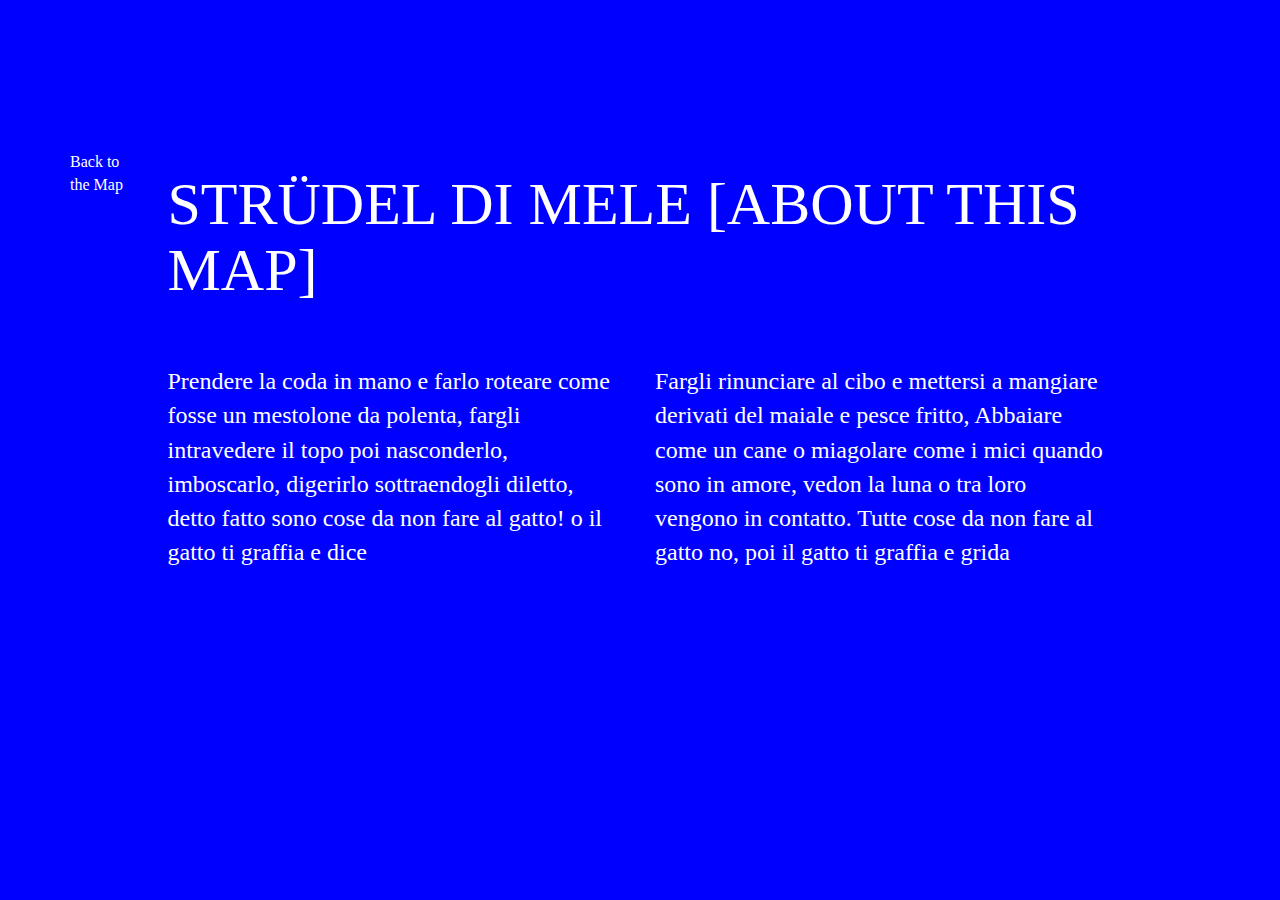
==== about.html @ 860ab6b5 "1" ====
<html lang="en">

<head>
  <meta charset="utf-8">
  <title>Copenhagen Political Bridges</title>
  <link rel="stylesheet" href="css/main.css">
  <link rel="icon" href="css/addons/tabicon.png">
  <!-- Latest compiled and minified CSS -->
  <link rel="stylesheet" href="https://maxcdn.bootstrapcdn.com/bootstrap/3.3.7/css/bootstrap.min.css">
  <!-- jQuery library -->
  <script src="https://ajax.googleapis.com/ajax/libs/jquery/3.3.1/jquery.min.js"></script>
  <!-- Latest compiled JavaScript -->
  <script src="https://maxcdn.bootstrapcdn.com/bootstrap/3.3.7/js/bootstrap.min.js"></script>
</head>

<body class="about">
  <main>
    <div class="container margine-about-1">
      <div class="row">
        <div class="col-sm-1 col-md-1 col-lg-1"></div>
        <div class="col-sm-11 col-md-11 col-lg-11"></div>
      </div>
    </div>
    <div class="container">
      <div class="row">
        <div class="col-sm-1 col-md-1 col-lg-1">
          <nav>
            <a href="about.html" class="about-link"> Back to the Map</a>
          </nav>
        </div>
        <div class="col-sm-10 col-md-10 col-lg-10">
          <h1 class="about-title "> STRÜDEL DI MELE [ABOUT THIS MAP]</h1>
        </div>
        <div class="col-sm-1 col-md-1 col-lg-1">
        </div>
      </div>
    </div>
    <div class="container margine-about-2">
      <div class="row">
        <div class="col-sm-12 col-md-12 col-lg-12"></div>
      </div>
    </div>
    <div class="container">
      <div class="row">
        <div class="col-sm-1 col-md-1 col-lg-1"></div>
        <div class="col-sm-5 col-md-5 col-lg-5">
          <p class="about-testo">Prendere la coda in mano e farlo roteare come fosse un mestolone da polenta, fargli intravedere il topo
            poi nasconderlo, imboscarlo, digerirlo sottraendogli diletto, detto fatto sono cose da non fare al gatto! o il gatto ti graffia e dice </p>
        </div>
        <div class="col-sm-5 col-md-5 col-lg-5">
          <p class="about-testo"> Fargli rinunciare al cibo e mettersi a mangiare derivati del maiale e pesce fritto,
            Abbaiare come un cane o miagolare come i mici quando sono in amore,
            vedon la luna o tra loro vengono in contatto. Tutte cose da non fare al gatto no, poi il gatto ti graffia e grida </p>
        </div>
        <div class="col-sm-1 col-md-1 col-lg-1"></div>
      </div>
    </div>

    <script src="js/main.js"> </script>
    </div>
  </main>
</body>

</html>
---- css/main.css ----
/**** VARIABLES *****/
html {
  --color-letter: #ffffff;
  --color-blue: #0000ff;
  --color-yellow: #ffff00;
}



/***** ABOUT ****/
.about {
  background-color: var(--color-blue);
}

/**** TITLE ****/
  @font-face {
      font-family: "SpaceGrotesk-Bold";
      src: url(addons/SpaceGrotesk/SpaceGrotesk-Bold.otf) format("opentype");
  }
  h1.about-title {
      font-family: "SpaceGrotesk-Bold";
      color:var(--color-letter);
      grid-area: header;
      font-size: 60px;
  }
/**** DESCRIPTION ****/

 @font-face {
   font-family: "SpaceGrotesk-Regular";
   src: url(addons/SpaceGrotesk/SpaceGrotesk-Regular.otf) format("opentype");
 }

 .about-testo {
   font-family: "SpaceGrotesk-Regular";
   color:var(--color-letter);
   font-size: 24px;
}

 .margine-about-1 {
   margin-bottom: 150px;
}

.margine-about-2 {
  margin-top:50px;
}

.about-link{
  text-decoration: none;
  color: var(--color-letter);
  font-family: "SpaceGrotesk-Regular";
  font-size: 16px;
}
.about-link:hover{
  text-decoration: none;
  color: var(--color-yellow);
  font-family: "SpaceGrotesk-Regular";
  font-size: 16px;
  transition: 0.5s;
}

.about-link:visited{
  text-decoration: none;
  color: var(--color-letter);
  font-family: "SpaceGrotesk-Regular";
  font-size: 16px;
  transition: 0.5s;

}

/**** ****/
.laterale {
  background-color: var(--color-blue);
}
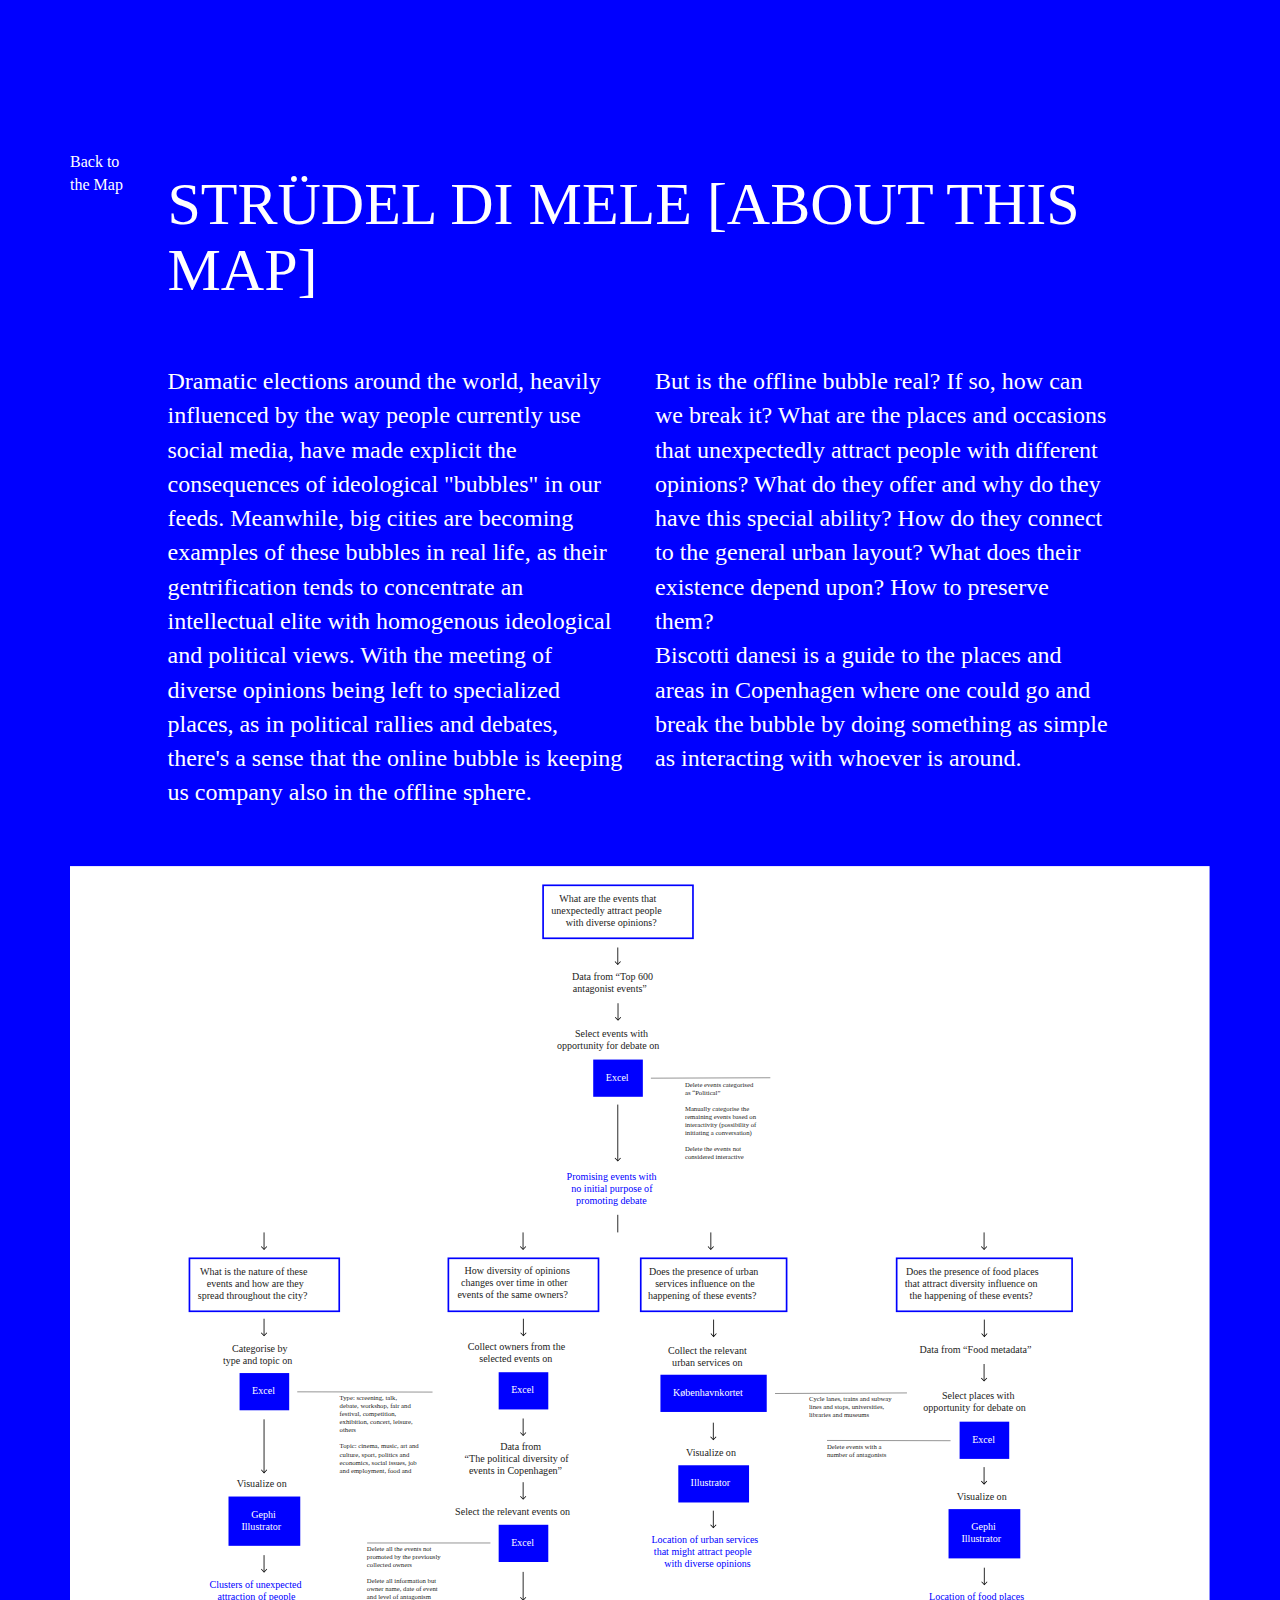
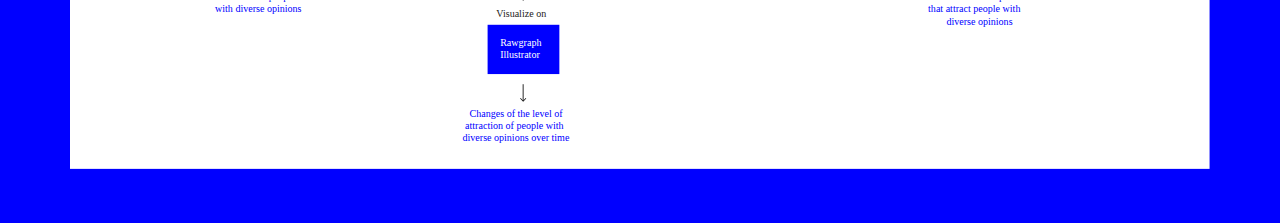
==== commit a5c492e9: "5" ====
--- a/about.html
+++ b/about.html
@@ -4,7 +4,7 @@
   <meta charset="utf-8">
   <title>Copenhagen Political Bridges</title>
   <link rel="stylesheet" href="css/main.css">
-  <link rel="icon" href="css/addons/tabicon.png">
+  <link rel="icon" href="addons/tabicon.png">
   <!-- Latest compiled and minified CSS -->
   <link rel="stylesheet" href="https://maxcdn.bootstrapcdn.com/bootstrap/3.3.7/css/bootstrap.min.css">
   <!-- jQuery library -->
@@ -25,8 +25,9 @@
       <div class="row">
         <div class="col-sm-1 col-md-1 col-lg-1">
           <nav>
-            <a href="about.html" class="about-link"> Back to the Map</a>
+            <a href="index.html" class="about-link"> Back to the Map</a>
           </nav>
+
         </div>
         <div class="col-sm-10 col-md-10 col-lg-10">
           <h1 class="about-title "> STRÜDEL DI MELE [ABOUT THIS MAP]</h1>
@@ -44,18 +45,401 @@
       <div class="row">
         <div class="col-sm-1 col-md-1 col-lg-1"></div>
         <div class="col-sm-5 col-md-5 col-lg-5">
-          <p class="about-testo">Prendere la coda in mano e farlo roteare come fosse un mestolone da polenta, fargli intravedere il topo
-            poi nasconderlo, imboscarlo, digerirlo sottraendogli diletto, detto fatto sono cose da non fare al gatto! o il gatto ti graffia e dice </p>
+          <p class="about-testo">Dramatic elections around the world, heavily influenced by the way people currently use social media,
+            have made explicit the consequences of ideological "bubbles" in our feeds.
+            Meanwhile, big cities are becoming examples of these bubbles in real life, as their gentrification tends
+            to concentrate an intellectual elite with homogenous ideological and political views.
+            With the meeting of diverse opinions being left to specialized places, as in political rallies and debates, there's a sense that the online bubble is keeping us company also in the offline sphere.
+
+
+          </p>
         </div>
         <div class="col-sm-5 col-md-5 col-lg-5">
-          <p class="about-testo"> Fargli rinunciare al cibo e mettersi a mangiare derivati del maiale e pesce fritto,
-            Abbaiare come un cane o miagolare come i mici quando sono in amore,
-            vedon la luna o tra loro vengono in contatto. Tutte cose da non fare al gatto no, poi il gatto ti graffia e grida </p>
+          <p class="about-testo"> But is the offline bubble real? If so, how can we break it? What are the places and occasions that unexpectedly attract people with different opinions? What do they offer and why do they have this special ability?
+            How do they connect to the general urban layout? What does their existence depend upon? How to preserve them?
+            <br> <span class="project-name">Biscotti danesi</span> is a guide to the places and areas in Copenhagen where one could go and break the bubble by doing something as simple as interacting with whoever is around.
+          </p>
         </div>
         <div class="col-sm-1 col-md-1 col-lg-1"></div>
       </div>
     </div>
-
+    <div class="container">
+      <div class="row">
+        <div class="col-sm-12 col-md-12 col-lg-12">
+
+
+          <?xml version="1.0" encoding="utf-8"?>
+  <!-- Generator: Adobe Illustrator 21.1.0, SVG Export Plug-In . SVG Version: 6.00 Build 0)  -->
+  <svg version="1.1" id="Camada_1" xmlns="http://www.w3.org/2000/svg" xmlns:xlink="http://www.w3.org/1999/xlink" x="0px" y="0px" viewBox="0 0 1360 1197" style="enable-background:new 0 0 1360 1197;" xml:space="preserve">
+
+  <rect x="-0.5" y="55" class="st0" width="1360" height="1077" />
+  <g>
+    <rect x="733.6" y="312.6" class="st1" width="102.4" height="93.4" />
+    <text transform="matrix(1 0 0 1 733.6094 318.1748)">
+      <tspan x="0" y="0" class="st2 st3 st4">Delete events categorised</tspan>
+      <tspan x="0" y="9.6" class="st2 st3 st4">as “Political”</tspan>
+      <tspan x="0" y="28.8" class="st2 st3 st4">Manually categorise the </tspan>
+      <tspan x="0" y="38.4" class="st2 st3 st4">remaining events based on </tspan>
+      <tspan x="0" y="48" class="st2 st3 st4">interactivity (possibility of </tspan>
+      <tspan x="0" y="57.6" class="st2 st3 st4">initiating a conversation)</tspan>
+      <tspan x="0" y="76.8" class="st2 st3 st4">Delete the events not </tspan>
+      <tspan x="0" y="86.4" class="st2 st3 st4">considered interactive</tspan>
+    </text>
+    <rect x="624.2" y="285.8" class="st5" width="59.2" height="44.4" />
+    <rect x="564.4" y="77.9" class="st6" width="178.8" height="63.2" />
+    <text transform="matrix(1 0 0 1 639.2022 310.9745)" class="st0 st7 st8">Excel</text>
+    <text transform="matrix(1 0 0 1 598.9198 191.3823)">
+      <tspan x="0" y="0" class="st2 st7 st8">Data from “Top 600</tspan>
+      <tspan x="1" y="14.4" class="st2 st7 st8">antagonist events”</tspan>
+    </text>
+    <text transform="matrix(1 0 0 1 583.6189 98.0748)">
+      <tspan x="0" y="0" class="st2 st7 st8">What are the events that</tspan>
+      <tspan x="-9.5" y="14.4" class="st2 st7 st8">unexpectedly attract people</tspan>
+      <tspan x="7.8" y="28.8" class="st2 st7 st8">with diverse opinions?</tspan>
+    </text>
+    <text transform="matrix(1 0 0 1 602.3747 258.3823)">
+      <tspan x="0" y="0" class="st2 st7 st8">Select events with</tspan>
+      <tspan x="-21.5" y="14.4" class="st2 st7 st8">opportunity for debate on</tspan>
+    </text>
+    <text transform="matrix(1 0 0 1 592.4517 429.3823)">
+      <tspan x="0" y="0" class="st5 st7 st8">Promising events with</tspan>
+      <tspan x="5.6" y="14.4" class="st5 st7 st8">no initial purpose of</tspan>
+      <tspan x="11.3" y="28.8" class="st5 st7 st8">promoting debate</tspan>
+    </text>
+    <g>
+      <g>
+        <line class="st9" x1="653.8" y1="218.6" x2="653.8" y2="238.6" />
+        <g>
+          <polygon points="650.1,235.6 650.8,235 653.8,238.3 656.8,235 657.5,235.6 653.8,239.6 				" />
+        </g>
+      </g>
+    </g>
+    <g>
+      <g>
+        <line class="st9" x1="653.5" y1="152.1" x2="653.5" y2="172.1" />
+        <g>
+          <polygon points="649.8,169.1 650.5,168.5 653.5,171.8 656.5,168.5 657.2,169.1 653.5,173.1 				" />
+        </g>
+      </g>
+    </g>
+    <g>
+      <g>
+        <line class="st9" x1="653.5" y1="339.5" x2="653.5" y2="406.5" />
+        <g>
+          <polygon points="649.8,403.5 650.5,402.9 653.5,406.2 656.5,402.9 657.2,403.5 653.5,407.5 				" />
+        </g>
+      </g>
+    </g>
+    <line class="st10" x1="693" y1="308" x2="835.5" y2="307.5" />
+  </g>
+  <rect x="164.6" y="787.6" class="st1" width="134.4" height="10.4" />
+  <text transform="matrix(1 0 0 1 198.9398 795.9751)" class="st2 st7 st8">Visualize on</text>
+  <rect x="163.7" y="907.6" class="st1" width="136.4" height="49.4" />
+  <text transform="matrix(1 0 0 1 166.4066 915.9751)">
+    <tspan x="0" y="0" class="st5 st7 st8">Clusters of unexpected </tspan>
+    <tspan x="9.5" y="14.4" class="st5 st7 st8">attraction of people </tspan>
+    <tspan x="6.6" y="28.8" class="st5 st7 st8">with diverse opinions</tspan>
+  </text>
+  <rect x="142.5" y="522.9" class="st6" width="178.7" height="63.2" />
+  <rect x="321.7" y="686.6" class="st1" width="110.4" height="93.4" />
+  <text transform="matrix(1 0 0 1 321.658 692.1753)">
+    <tspan x="0" y="0" class="st2 st3 st4">Type: screening, talk, </tspan>
+    <tspan x="0" y="9.6" class="st2 st3 st4">debate, workshop, fair and </tspan>
+    <tspan x="0" y="19.2" class="st2 st3 st4">festival, competition, </tspan>
+    <tspan x="0" y="28.8" class="st2 st3 st4">exhibition, concert, leisure, </tspan>
+    <tspan x="0" y="38.4" class="st2 st3 st4">others</tspan>
+    <tspan x="0" y="57.6" class="st2 st3 st4">Topic: cinema, music, art and </tspan>
+    <tspan x="0" y="67.2" class="st2 st3 st4">culture, sport, politics and </tspan>
+    <tspan x="0" y="76.8" class="st2 st3 st4">economics, social issues, job </tspan>
+    <tspan x="0" y="86.4" class="st2 st3 st4">and employment, food and </tspan>
+  </text>
+  <text transform="matrix(1 0 0 1 155.0684 543.075)">
+    <tspan x="0" y="0" class="st2 st7 st8">What is the nature of these</tspan>
+    <tspan x="8.1" y="14.4" class="st2 st7 st8">events and how are they</tspan>
+    <tspan x="-2.7" y="28.8" class="st2 st7 st8">spread throughout the city?</tspan>
+  </text>
+  <rect x="189.1" y="807.1" class="st5" width="85.6" height="58.8" />
+  <text transform="matrix(1 0 0 1 216.2203 832.2937)">
+    <tspan x="0" y="0" class="st0 st7 st8">Gephi</tspan>
+    <tspan x="-11.7" y="14.4" class="st0 st7 st8">Illustrator</tspan>
+  </text>
+  <rect x="202.3" y="659.8" class="st5" width="59.2" height="44.4" />
+  <text transform="matrix(1 0 0 1 217.2513 684.9747)" class="st0 st7 st8">Excel</text>
+  <rect x="164.6" y="626.6" class="st1" width="134.4" height="42.4" />
+  <text transform="matrix(1 0 0 1 193.408 634.9751)">
+    <tspan x="0" y="0" class="st2 st7 st8">Categorise by</tspan>
+    <tspan x="-11" y="14.4" class="st2 st7 st8">type and topic on</tspan>
+  </text>
+  <g>
+    <g>
+      <line class="st9" x1="231.5" y1="492" x2="231.5" y2="512" />
+      <g>
+        <polygon points="227.8,509 228.5,508.4 231.5,511.7 234.5,508.4 235.2,509 231.5,513 			" />
+      </g>
+    </g>
+  </g>
+  <g>
+    <g>
+      <line class="st9" x1="540.5" y1="492" x2="540.5" y2="512" />
+      <g>
+        <polygon points="536.8,509 537.5,508.4 540.5,511.7 543.5,508.4 544.2,509 540.5,513 			" />
+      </g>
+    </g>
+  </g>
+  <line class="st9" x1="653.5" y1="471" x2="653.5" y2="492" />
+  <g>
+    <g>
+      <line class="st9" x1="764.5" y1="492" x2="764.5" y2="512" />
+      <g>
+        <polygon points="760.8,509 761.5,508.4 764.5,511.7 767.5,508.4 768.2,509 764.5,513 			" />
+      </g>
+    </g>
+  </g>
+  <g>
+    <g>
+      <line class="st9" x1="1090.5" y1="492" x2="1090.5" y2="512" />
+      <g>
+        <polygon points="1086.8,509 1087.5,508.4 1090.5,511.7 1093.5,508.4 1094.2,509 1090.5,513 			" />
+      </g>
+    </g>
+  </g>
+  <g>
+    <g>
+      <line class="st9" x1="231.5" y1="877" x2="231.5" y2="897" />
+      <g>
+        <polygon points="227.9,894 228.5,893.4 231.5,896.7 234.6,893.4 235.2,894 231.5,898 			" />
+      </g>
+    </g>
+  </g>
+  <g>
+    <g>
+      <line class="st9" x1="231.5" y1="715" x2="231.5" y2="778.5" />
+      <g>
+        <polygon points="227.9,775.5 228.5,774.9 231.5,778.2 234.6,774.9 235.2,775.5 231.5,779.5 			" />
+      </g>
+    </g>
+  </g>
+  <line class="st10" x1="271.1" y1="682.2" x2="432.5" y2="682.5" />
+  <rect x="511.4" y="658.8" class="st5" width="59.2" height="44.4" />
+  <text transform="matrix(1 0 0 1 526.3508 683.9745)" class="st0 st7 st8">Excel</text>
+  <rect x="456.7" y="1061.6" class="st1" width="168.4" height="41.4" />
+  <text transform="matrix(1 0 0 1 476.6243 1069.9751)">
+    <tspan x="0" y="0" class="st5 st7 st8">Changes of the level of </tspan>
+    <tspan x="-5.3" y="14.4" class="st5 st7 st8">attraction of people with </tspan>
+    <tspan x="-8.4" y="28.8" class="st5 st7 st8">diverse opinions over time</tspan>
+  </text>
+  <rect x="457.8" y="942.2" class="st1" width="167.4" height="15.6" />
+  <text transform="matrix(1 0 0 1 508.55 950.6372)" class="st2 st7 st8">Visualize on</text>
+  <rect x="498.2" y="960.1" class="st5" width="85.6" height="58.8" />
+  <text transform="matrix(1 0 0 1 513.1514 985.2937)">
+    <tspan x="0" y="0" class="st0 st7 st8">Rawgraph</tspan>
+    <tspan x="0" y="14.4" class="st0 st7 st8">Illustrator</tspan>
+  </text>
+  <rect x="461.4" y="533.6" class="st1" width="159.1" height="41.8" />
+  <text transform="matrix(1 0 0 1 470.7325 542.0024)">
+    <tspan x="0" y="0" class="st2 st7 st8">How diversity of opinions </tspan>
+    <tspan x="-4.2" y="14.4" class="st2 st7 st8">changes over time in other </tspan>
+    <tspan x="-8.6" y="28.8" class="st2 st7 st8">events of the same owners?</tspan>
+  </text>
+  <rect x="451.4" y="522.9" class="st6" width="179.1" height="63.2" />
+  <g>
+    <g>
+      <line class="st9" x1="540.9" y1="595" x2="540.9" y2="615" />
+      <g>
+        <polygon points="537.3,612 537.9,611.4 540.9,614.7 544,611.4 544.6,612 540.9,616 			" />
+      </g>
+    </g>
+  </g>
+  <g>
+    <g>
+      <line class="st9" x1="231.5" y1="595" x2="231.5" y2="615" />
+      <g>
+        <polygon points="227.8,612 228.5,611.4 231.5,614.7 234.5,611.4 235.2,612 231.5,616 			" />
+      </g>
+    </g>
+  </g>
+  <g>
+    <g>
+      <line class="st9" x1="540.6" y1="714" x2="540.6" y2="734" />
+      <g>
+        <polygon points="537,731 537.6,730.4 540.6,733.7 543.7,730.4 544.3,731 540.6,735 			" />
+      </g>
+    </g>
+  </g>
+  <g>
+    <g>
+      <line class="st9" x1="540.6" y1="790" x2="540.6" y2="810" />
+      <g>
+        <polygon points="537,807 537.6,806.4 540.6,809.7 543.7,806.4 544.3,807 540.6,811 			" />
+      </g>
+    </g>
+  </g>
+  <g>
+    <g>
+      <line class="st9" x1="540.6" y1="1031" x2="540.6" y2="1051" />
+      <g>
+        <polygon points="537,1048 537.6,1047.4 540.6,1050.7 543.7,1047.4 544.3,1048 540.6,1052 			" />
+      </g>
+    </g>
+  </g>
+  <g>
+    <g>
+      <line class="st9" x1="540.6" y1="897" x2="540.6" y2="930.5" />
+      <g>
+        <polygon points="537,927.5 537.6,926.9 540.6,930.2 543.7,926.9 544.3,927.5 540.6,931.5 			" />
+      </g>
+    </g>
+  </g>
+  <rect x="354.1" y="866.6" class="st1" width="106.4" height="64.4" />
+  <text transform="matrix(1 0 0 1 354.1483 872.1753)">
+    <tspan x="0" y="0" class="st2 st3 st4">Delete all the events not </tspan>
+    <tspan x="0" y="9.6" class="st2 st3 st4">promoted by the previously </tspan>
+    <tspan x="0" y="19.2" class="st2 st3 st4">collected owners</tspan>
+    <tspan x="0" y="38.4" class="st2 st3 st4">Delete all information but </tspan>
+    <tspan x="0" y="48" class="st2 st3 st4">owner name, date of event </tspan>
+    <tspan x="0" y="57.6" class="st2 st3 st4">and level of antagonism</tspan>
+  </text>
+  <rect x="511.4" y="840.8" class="st5" width="59.2" height="44.4" />
+  <text transform="matrix(1 0 0 1 526.3513 865.9745)" class="st0 st7 st8">Excel</text>
+  <line class="st10" x1="354.5" y1="862.5" x2="501.6" y2="862.5" />
+  <text transform="matrix(1 0 0 1 513.1721 751.583)">
+    <tspan x="0" y="0" class="st2 st7 st8">Data from</tspan>
+    <tspan x="-42.4" y="14.4" class="st2 st7 st8">“The political diversity of</tspan>
+    <tspan x="-37.3" y="28.8" class="st2 st7 st8">events in Copenhagen”</tspan>
+  </text>
+  <text transform="matrix(1 0 0 1 459.4045 828.874)" class="st2 st7 st8">Select the relevant events on</text>
+  <text transform="matrix(1 0 0 1 474.5459 632.3149)">
+    <tspan x="0" y="0" class="st2 st7 st8">Collect owners from the</tspan>
+    <tspan x="13.7" y="14.4" class="st2 st7 st8">selected events on</tspan>
+  </text>
+  <g>
+    <rect x="700.6" y="750.6" class="st1" width="134.4" height="10.4" />
+    <text transform="matrix(1 0 0 1 734.9014 758.9751)" class="st2 st7 st8">Visualize on</text>
+    <rect x="685.3" y="853.6" class="st1" width="165" height="37.4" />
+    <text transform="matrix(1 0 0 1 693.6365 861.9751)">
+      <tspan x="0" y="0" class="st5 st7 st8">Location of urban services </tspan>
+      <tspan x="2.9" y="14.4" class="st5 st7 st8">that might attract people </tspan>
+      <tspan x="15.3" y="28.8" class="st5 st7 st8">with diverse opinions</tspan>
+    </text>
+    <rect x="881.6" y="687.6" class="st1" width="116.4" height="26.4" />
+    <text transform="matrix(1 0 0 1 881.6094 693.1753)">
+      <tspan x="0" y="0" class="st2 st3 st4">Cycle lanes, trains and subway </tspan>
+      <tspan x="0" y="9.6" class="st2 st3 st4">lines and stops, universities, </tspan>
+      <tspan x="0" y="19.2" class="st2 st3 st4">libraries and museums</tspan>
+    </text>
+    <rect x="704.4" y="661.8" class="st5" width="126.8" height="44.4" />
+    <text transform="matrix(1 0 0 1 719.4357 686.9749)" class="st0 st7 st8">Københavnkortet</text>
+    <rect x="680.9" y="522.9" class="st6" width="174" height="63.2" />
+    <rect x="725.7" y="769.8" class="st5" width="84.4" height="44.4" />
+    <text transform="matrix(1 0 0 1 740.3085 794.9747)" class="st0 st7 st8">Illustrator</text>
+    <g>
+      <g>
+        <line class="st9" x1="767.8" y1="596" x2="767.8" y2="616" />
+        <g>
+          <polygon points="764.2,613 764.8,612.4 767.8,615.7 770.9,612.4 771.5,613 767.8,617 				" />
+        </g>
+      </g>
+    </g>
+    <g>
+      <g>
+        <line class="st9" x1="767.5" y1="719" x2="767.5" y2="739" />
+        <g>
+          <polygon points="763.8,736 764.5,735.4 767.5,738.7 770.5,735.4 771.2,736 767.5,740 				" />
+        </g>
+      </g>
+    </g>
+    <g>
+      <g>
+        <line class="st9" x1="767.5" y1="824" x2="767.5" y2="844" />
+        <g>
+          <polygon points="763.8,841 764.5,840.4 767.5,843.7 770.5,840.4 771.2,841 767.5,845 				" />
+        </g>
+      </g>
+    </g>
+    <line class="st10" x1="841.1" y1="684.2" x2="998.5" y2="683.5" />
+    <text transform="matrix(1.0005 0 0 1 690.7449 543.0801)">
+      <tspan x="0" y="0" class="st2 st7 st11">Does the presence of urban</tspan>
+      <tspan x="7.4" y="14.4" class="st2 st7 st11">services influence on the</tspan>
+      <tspan x="-1.3" y="28.8" class="st2 st7 st11">happening of these events?</tspan>
+    </text>
+    <text transform="matrix(1 0 0 1 713.448 636.4727)">
+      <tspan x="0" y="0" class="st2 st7 st8">Collect the relevant</tspan>
+      <tspan x="4.9" y="14.4" class="st2 st7 st8">urban services on</tspan>
+    </text>
+  </g>
+  <g>
+    <rect x="1006.9" y="627.6" class="st1" width="167.8" height="11.4" />
+    <text transform="matrix(1 0 0 1 1013.5522 635.9746)" class="st2 st7 st8">Data from “Food metadata”</text>
+    <rect x="1017.6" y="682.6" class="st1" width="146.4" height="26.4" />
+    <text transform="matrix(1 0 0 1 1040.1533 690.9746)">
+      <tspan x="0" y="0" class="st2 st7 st8">Select places with</tspan>
+      <tspan x="-22.2" y="14.4" class="st2 st7 st8">opportunity for debate on</tspan>
+    </text>
+    <rect x="1023.6" y="802.6" class="st1" width="134.4" height="10.4" />
+    <text transform="matrix(1 0 0 1 1057.9014 810.9751)" class="st2 st7 st8">Visualize on</text>
+    <rect x="986.2" y="522.9" class="st6" width="209.3" height="63.2" />
+    <g>
+      <g>
+        <line class="st9" x1="1090.8" y1="596" x2="1090.8" y2="616" />
+        <g>
+          <polygon points="1087.2,613 1087.8,612.4 1090.8,615.7 1093.9,612.4 1094.5,613 1090.8,617 				" />
+        </g>
+      </g>
+    </g>
+    <g>
+      <g>
+        <line class="st9" x1="1090.5" y1="649" x2="1090.5" y2="669" />
+        <g>
+          <polygon points="1086.8,666 1087.5,665.4 1090.5,668.7 1093.5,665.4 1094.2,666 1090.5,670 				" />
+        </g>
+      </g>
+    </g>
+    <g>
+      <g>
+        <line class="st9" x1="1090.5" y1="772" x2="1090.5" y2="792" />
+        <g>
+          <polygon points="1086.8,789 1087.5,788.4 1090.5,791.7 1093.5,788.4 1094.2,789 1090.5,793 				" />
+        </g>
+      </g>
+    </g>
+    <rect x="1022.6" y="922.6" class="st1" width="136.4" height="49.4" />
+    <text transform="matrix(1 0 0 1 1024.7841 930.9751)">
+      <tspan x="0" y="0" class="st5 st7 st8">Location of food places </tspan>
+      <tspan x="-1.1" y="14.4" class="st5 st7 st8">that attract people with </tspan>
+      <tspan x="20.8" y="28.8" class="st5 st7 st8">diverse opinions</tspan>
+    </text>
+    <rect x="1048.1" y="822.1" class="st5" width="85.6" height="58.8" />
+    <text transform="matrix(1 0 0 1 1075.22 847.2937)">
+      <tspan x="0" y="0" class="st0 st7 st8">Gephi</tspan>
+      <tspan x="-11.7" y="14.4" class="st0 st7 st8">Illustrator</tspan>
+    </text>
+    <g>
+      <g>
+        <line class="st9" x1="1090.8" y1="892" x2="1090.8" y2="912" />
+        <g>
+          <polygon points="1087.2,909 1087.8,908.4 1090.8,911.7 1093.9,908.4 1094.5,909 1090.8,913 				" />
+        </g>
+      </g>
+    </g>
+    <rect x="903.1" y="744.6" class="st1" width="108.3" height="17.4" />
+    <text transform="matrix(1 0 0 1 903.0517 750.1748)">
+      <tspan x="0" y="0" class="st2 st3 st4">Delete events with a </tspan>
+      <tspan x="0" y="9.6" class="st2 st3 st4">number of antagonists </tspan>
+    </text>
+    <rect x="1061.3" y="717.8" class="st5" width="59.2" height="44.4" />
+    <text transform="matrix(1 0 0 1 1076.2521 742.9747)" class="st0 st7 st8">Excel</text>
+    <line class="st10" x1="903.1" y1="740.2" x2="1050.5" y2="740.5" />
+    <text transform="matrix(1 0 0 1 997.4011 543.0749)">
+      <tspan x="0" y="0" class="st2 st7 st8">Does the presence of food places</tspan>
+      <tspan x="-1.5" y="14.4" class="st2 st7 st8">that attract diversity influence on</tspan>
+      <tspan x="4.1" y="28.8" class="st2 st7 st8">the happening of these events?</tspan>
+    </text>
+  </g>
+</svg>
+
+        </div>
+      </div>
+    </div>
     <script src="js/main.js"> </script>
     </div>
   </main>
--- a/css/main.css
+++ b/css/main.css
@@ -6,6 +6,13 @@
 }
 
 
+::selection {
+  background: var(--color-yellow);
+  /* WebKit/Blink Browsers */
+}
+::-moz-selection {
+  background: var(--color-yellow); /* Gecko Browsers */
+}
 
 /***** ABOUT ****/
 .about {
@@ -44,12 +51,14 @@
   margin-top:50px;
 }
 
+
 .about-link{
   text-decoration: none;
   color: var(--color-letter);
   font-family: "SpaceGrotesk-Regular";
   font-size: 16px;
 }
+
 .about-link:hover{
   text-decoration: none;
   color: var(--color-yellow);
@@ -67,7 +76,145 @@
 
 }
 
-/**** ****/
-.laterale {
+.project-name {
+  font-family: "SpaceGrotesk-Bold";
+
+}
+
+
+
+/**** ROAD MAP *****/
+
+  .st0 {
+    fill: #FFFFFF;
+  }
+
+  .st1 {
+    fill: none;
+  }
+
+  .st2 {
+    fill: #1D1D1B;
+  }
+
+  .st3 {
+    font-family: 'SpaceGrotesk-Regular';
+  }
+
+  .st4 {
+    font-size: 8px;
+  }
+
+  .st5 {
+    fill: #0000FF;
+  }
+
+  .st6 {
+    fill: none;
+    stroke: #0000FF;
+    stroke-width: 2;
+    stroke-miterlimit: 10;
+  }
+
+  .st7 {
+    font-family: 'SpaceGrotesk-Bold';
+  }
+
+  .st8 {
+    font-size: 12px;
+  }
+
+  .st9 {
+    fill: none;
+    stroke: #000000;
+    stroke-miterlimit: 10;
+  }
+
+  .st10 {
+    fill: none;
+    stroke: #000000;
+    stroke-width: 0.5;
+    stroke-miterlimit: 10;
+  }
+
+  .st11 {
+    font-size: 11.9944px;
+  }
+
+
+/**** INDEX ****/
+
+.wrapper {
+    display: flex;
+    width: 100%;
+
+}
+
+#sidebar {
+    width: 400px;
+    position: fixed;
+    top: 0;
+    left: 0;
+    height: 100vh;
+    z-index: 999;
+    background: var(--color-blue);
+    color: #fff;
+    transition: all 0.3s;
+
+}
+
+.bottoni {
+
+  color: var(--color-letter);
+  font-family: "SpaceGrotesk-Regular";
+  font-size: 16px;
   background-color: var(--color-blue);
-}
+  border: 3px solid white;
+
+}
+
+button:active {
+    outline: none;
+    border: none;
+}
+
+ul{
+  margin-top: 20px;
+  margin-left: 30px;
+}
+
+li {
+
+  margin-bottom: 40px;
+}
+
+.mappa {
+  width:100%;
+  height: auto;
+}
+
+
+/**** SCROLLBAR ****/
+/* width */
+::-webkit-scrollbar {
+  width: 10px;
+}
+
+/* Track */
+::-webkit-scrollbar-track {
+  background: var(--color-letter);
+}
+
+/* Handle */
+::-webkit-scrollbar-thumb {
+  background: var(--color-blue);
+}
+
+/* Handle on hover */
+::-webkit-scrollbar-thumb:hover {
+  background: #555;
+}
+
+.container-fluid {
+  padding: -15px;
+}
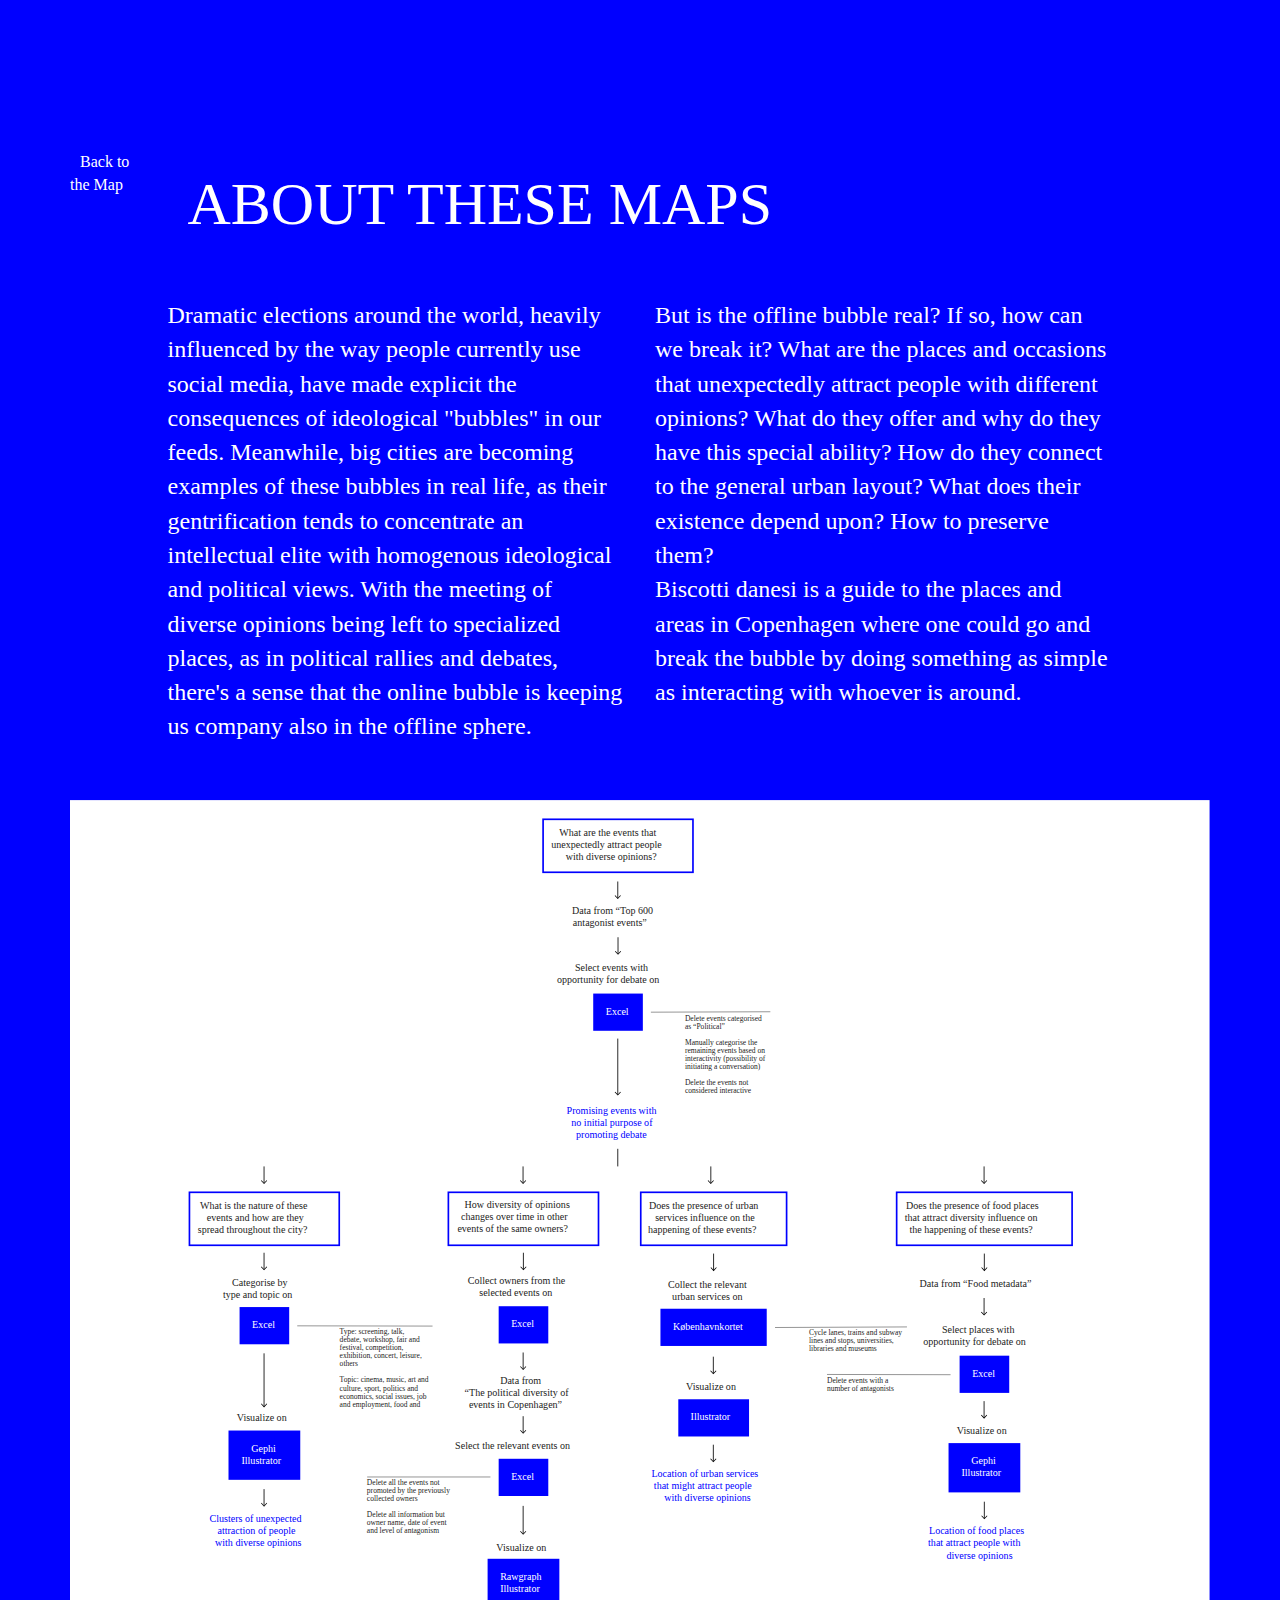
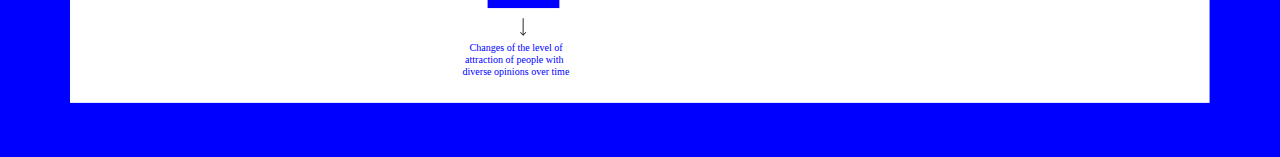
==== commit 74906747: "7" ====
--- a/about.html
+++ b/about.html
@@ -25,12 +25,11 @@
       <div class="row">
         <div class="col-sm-1 col-md-1 col-lg-1">
           <nav>
-            <a href="index.html" class="about-link"> Back to the Map</a>
+            <a href="index.html" class="about-link">Back to the Map</a>
           </nav>
-
         </div>
         <div class="col-sm-10 col-md-10 col-lg-10">
-          <h1 class="about-title "> STRÜDEL DI MELE [ABOUT THIS MAP]</h1>
+          <h1 class="about-title "> ABOUT THESE MAPS</h1>
         </div>
         <div class="col-sm-1 col-md-1 col-lg-1">
         </div>
--- a/css/main.css
+++ b/css/main.css
@@ -29,6 +29,7 @@
       color:var(--color-letter);
       grid-area: header;
       font-size: 60px;
+      padding-left: 2rem;
   }
 /**** DESCRIPTION ****/
 
@@ -57,6 +58,7 @@
   color: var(--color-letter);
   font-family: "SpaceGrotesk-Regular";
   font-size: 16px;
+  margin-left: 1rem;
 }
 
 .about-link:hover{
@@ -81,8 +83,6 @@
 
 }
 
-
-
 /**** ROAD MAP *****/
 
   .st0 {
@@ -102,7 +102,7 @@
   }
 
   .st4 {
-    font-size: 8px;
+    font-size: 9px;
   }
 
   .st5 {
@@ -151,7 +151,7 @@
 }
 
 #sidebar {
-    width: 400px;
+    width: 20vw;
     position: fixed;
     top: 0;
     left: 0;
@@ -170,6 +170,7 @@
   font-size: 16px;
   background-color: var(--color-blue);
   border: 3px solid white;
+  margin-left: 3rem;
 
 }
 
@@ -189,8 +190,10 @@
 }
 
 .mappa {
-  width:100%;
   height: auto;
+  width: 79vw;
+  margin-left: 20vw;
+
 }
 
 
@@ -218,3 +221,12 @@
 .container-fluid {
   padding: -15px;
 }
+
+/* Maps */
+.is-hidden {
+    display: none;
+}
+
+.is-visible {
+    opacity: 1;
+}
